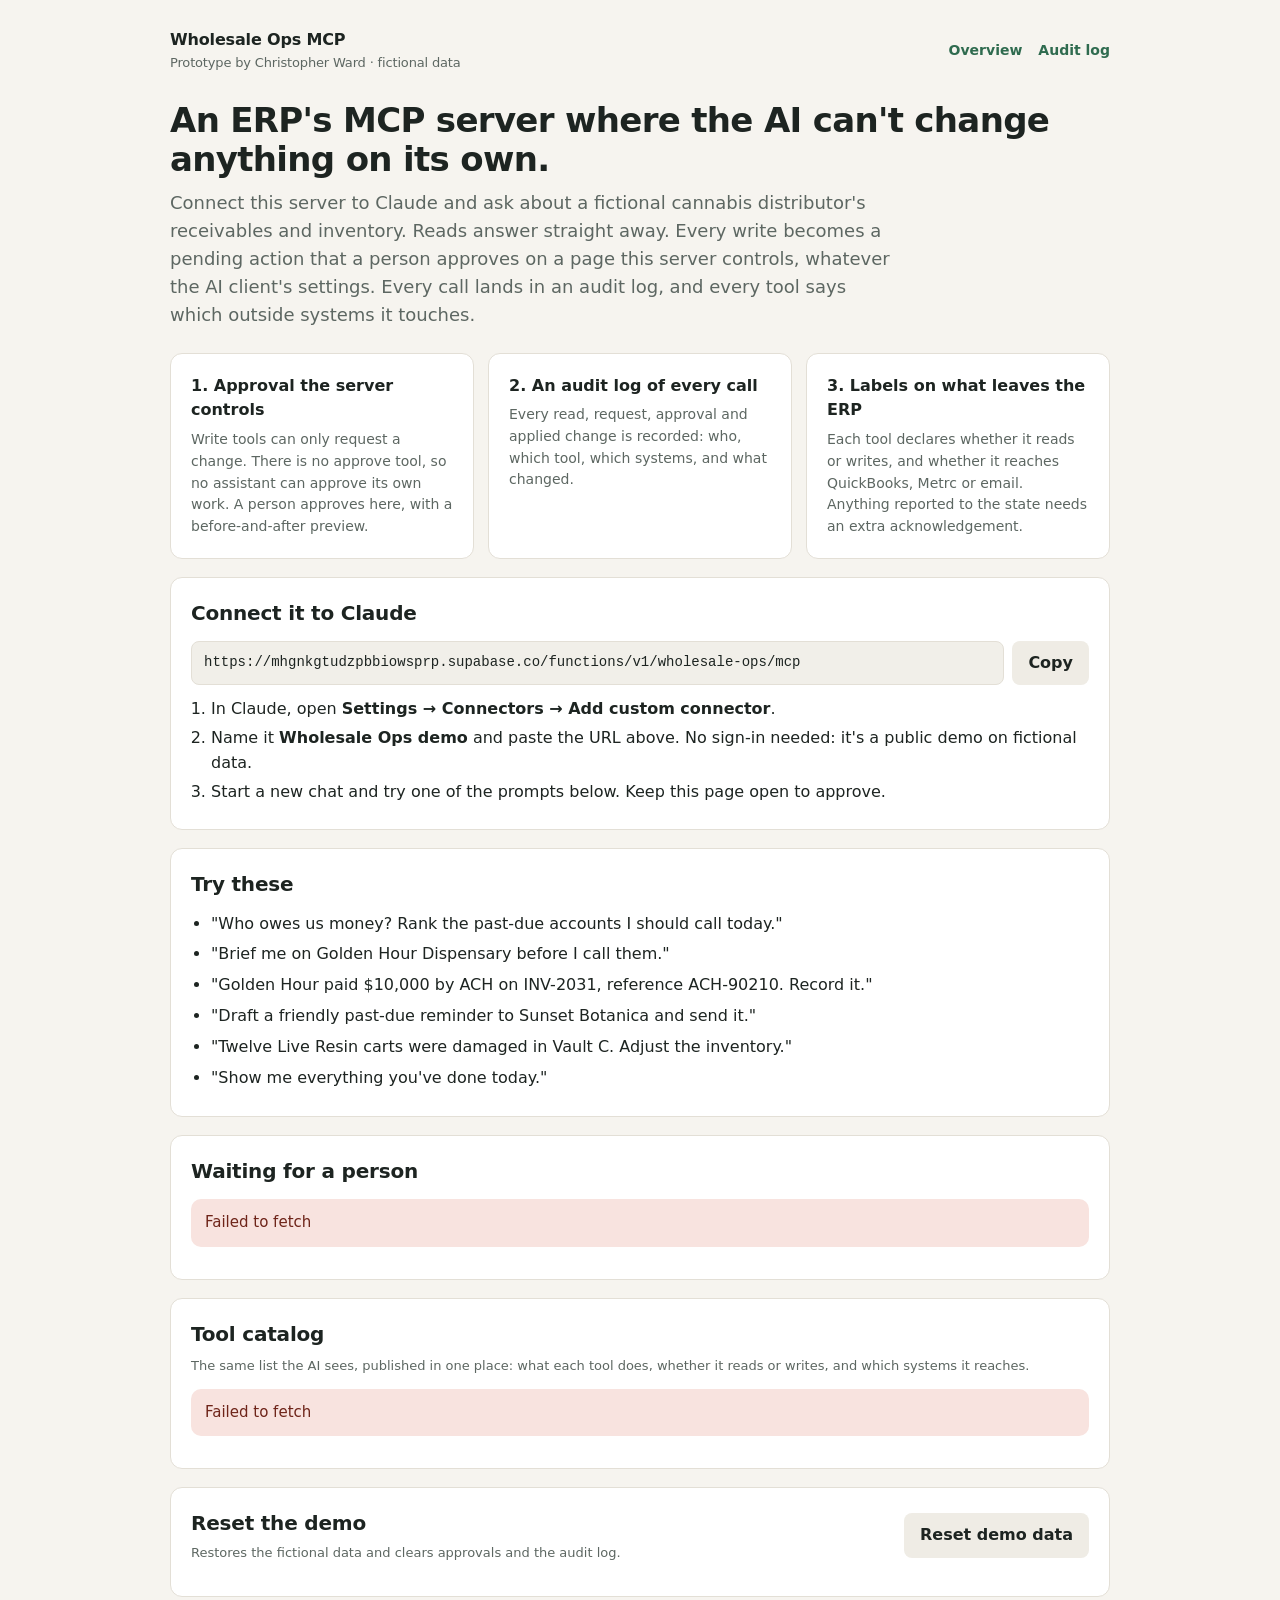
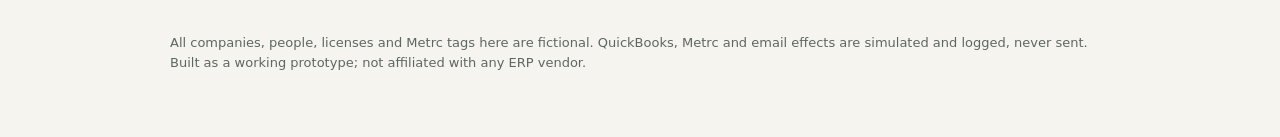
==== index.html @ 5a7adf37 "Approval site for the Wholesale Ops MCP prototype" ====
<!doctype html>
<html lang="en">
<head>
<meta charset="utf-8">
<meta name="viewport" content="width=device-width,initial-scale=1">
<title>Wholesale Ops MCP: a prototype for safe AI writes in an ERP</title>
<link rel="stylesheet" href="app.css">
</head>
<body>
<div class="wrap">
  <header class="top">
    <div class="brand">Wholesale Ops MCP<small>Prototype by Christopher Ward · fictional data</small></div>
    <nav><a href="./">Overview</a><a href="audit.html">Audit log</a></nav>
  </header>

  <h1>An ERP's MCP server where the AI can't change anything on its own.</h1>
  <p class="lead">Connect this server to Claude and ask about a fictional cannabis distributor's receivables and inventory. Reads answer straight away. Every write becomes a pending action that a person approves on a page this server controls, whatever the AI client's settings. Every call lands in an audit log, and every tool says which outside systems it touches.</p>

  <div class="grid3">
    <div class="card"><h3>1. Approval the server controls</h3><p>Write tools can only request a change. There is no approve tool, so no assistant can approve its own work. A person approves here, with a before-and-after preview.</p></div>
    <div class="card"><h3>2. An audit log of every call</h3><p>Every read, request, approval and applied change is recorded: who, which tool, which systems, and what changed.</p></div>
    <div class="card"><h3>3. Labels on what leaves the ERP</h3><p>Each tool declares whether it reads or writes, and whether it reaches QuickBooks, Metrc or email. Anything reported to the state needs an extra acknowledgement.</p></div>
  </div>

  <div class="card">
    <h2>Connect it to Claude</h2>
    <div class="urlbox"><code id="mcpurl"></code><button class="btn-ghost" id="copy">Copy</button></div>
    <ol class="steps" style="margin-top:12px">
      <li>In Claude, open <b>Settings → Connectors → Add custom connector</b>.</li>
      <li>Name it <b>Wholesale Ops demo</b> and paste the URL above. No sign-in needed: it's a public demo on fictional data.</li>
      <li>Start a new chat and try one of the prompts below. Keep this page open to approve.</li>
    </ol>
  </div>

  <div class="card">
    <h2>Try these</h2>
    <ul class="prompts">
      <li>"Who owes us money? Rank the past-due accounts I should call today."</li>
      <li>"Brief me on Golden Hour Dispensary before I call them."</li>
      <li>"Golden Hour paid $10,000 by ACH on INV-2031, reference ACH-90210. Record it."</li>
      <li>"Draft a friendly past-due reminder to Sunset Botanica and send it."</li>
      <li>"Twelve Live Resin carts were damaged in Vault C. Adjust the inventory."</li>
      <li>"Show me everything you've done today."</li>
    </ul>
  </div>

  <div class="card">
    <div class="row"><h2 style="margin:0">Waiting for a person</h2><span class="muted small" id="pendingNote"></span></div>
    <div id="pending" style="margin-top:10px"><p class="empty">Loading…</p></div>
  </div>

  <div class="card">
    <h2>Tool catalog</h2>
    <p class="muted small" style="margin-top:-6px">The same list the AI sees, published in one place: what each tool does, whether it reads or writes, and which systems it reaches.</p>
    <div id="catalog"><p class="empty">Loading…</p></div>
  </div>

  <div class="card">
    <div class="row">
      <div><h2 style="margin:0">Reset the demo</h2><p class="muted small" style="margin:4px 0 0">Restores the fictional data and clears approvals and the audit log.</p></div>
      <button class="btn-ghost" id="reset">Reset demo data</button>
    </div>
    <p id="resetMsg" class="small"></p>
  </div>

  <footer>All companies, people, licenses and Metrc tags here are fictional. QuickBooks, Metrc and email effects are simulated and logged, never sent. Built as a working prototype; not affiliated with any ERP vendor.</footer>
</div>
<script src="app.js"></script>
<script>
document.getElementById("mcpurl").textContent = MCP_URL;
document.getElementById("copy").onclick = async () => {
  await navigator.clipboard.writeText(MCP_URL);
  document.getElementById("copy").textContent = "Copied";
  setTimeout(() => document.getElementById("copy").textContent = "Copy", 1500);
};

async function loadCatalog() {
  try {
    const { tools } = await api("/api/catalog");
    document.getElementById("catalog").innerHTML = `<table><thead><tr><th>Tool</th><th>Access</th><th>Systems it reaches</th><th>Approval</th></tr></thead><tbody>${
      tools.map(t => `<tr><td><b>${esc(t.name)}</b><br><span class="muted small">${esc(t.summary)}</span></td>
        <td><span class="badge ${t.access === "write" ? "b-write" : "b-read"}">${esc(t.access)}</span></td>
        <td>${badges(t.systems)}</td>
        <td class="small">${t.access === "write" ? (t.reaches_state ? "Person approves + acknowledges state report" : "Person approves") : "None (read only)"}</td></tr>`).join("")
    }</tbody></table>`;
  } catch (e) { document.getElementById("catalog").innerHTML = `<p class="warn">${esc(e.message)}</p>`; }
}

async function loadPending() {
  try {
    const { actions } = await api("/api/pending");
    document.getElementById("pendingNote").textContent = "Refreshes every 4 seconds";
    if (!actions.length) {
      document.getElementById("pending").innerHTML = `<p class="empty">Nothing waiting. Ask Claude to record a payment, send a reminder or adjust inventory.</p>`;
      return;
    }
    document.getElementById("pending").innerHTML = `<table><thead><tr><th>Action</th><th>Systems</th><th>Requested</th><th></th></tr></thead><tbody>${
      actions.map(a => `<tr><td><b>${esc(a.code)}</b> · ${esc(a.summary)}</td><td>${badges(a.systems)}</td><td class="small">${when(a.requested_at)}</td>
        <td><a class="btn btn-primary" style="text-decoration:none;padding:6px 12px" href="approve.html?id=${esc(a.id)}">Review</a></td></tr>`).join("")
    }</tbody></table>`;
  } catch (e) { document.getElementById("pending").innerHTML = `<p class="warn">${esc(e.message)}</p>`; }
}

document.getElementById("reset").onclick = async () => {
  const b = document.getElementById("reset");
  b.disabled = true;
  try { await api("/api/reset", { method: "POST", body: "{}" }); document.getElementById("resetMsg").textContent = "Demo data reset."; loadPending(); }
  catch (e) { document.getElementById("resetMsg").textContent = e.message; }
  b.disabled = false;
};

loadCatalog(); loadPending(); setInterval(loadPending, 4000);
</script>
</body>
</html>
---- app.css ----
:root{
  --bg:#f6f4ef; --card:#ffffff; --ink:#1d2421; --muted:#5d6762; --line:#e3dfd6;
  --green:#2f6b4f; --green-soft:#e4efe8; --amber:#9a5b12; --amber-soft:#fbf0de;
  --red:#a33a2b; --red-soft:#f8e3df; --blue:#2c5282; --blue-soft:#e3ecf7; --violet:#5b3f8c; --violet-soft:#ece6f6;
  --radius:12px;
}
*{box-sizing:border-box}
body{margin:0;background:var(--bg);color:var(--ink);font:16px/1.55 ui-sans-serif,system-ui,-apple-system,"Segoe UI",Roboto,sans-serif}
a{color:var(--green)}
.wrap{max-width:980px;margin:0 auto;padding:28px 20px 64px}
header.top{display:flex;justify-content:space-between;align-items:center;gap:12px;margin-bottom:28px}
.brand{font-weight:700;letter-spacing:-.01em}
.brand small{display:block;font-weight:500;color:var(--muted);font-size:13px}
nav a{margin-left:16px;text-decoration:none;font-weight:600;font-size:14px}
h1{font-size:34px;line-height:1.15;letter-spacing:-.02em;margin:0 0 10px}
h2{font-size:20px;margin:0 0 12px;letter-spacing:-.01em}
p.lead{font-size:18px;color:var(--muted);max-width:720px;margin:0 0 24px}
.card{background:var(--card);border:1px solid var(--line);border-radius:var(--radius);padding:20px;margin-bottom:18px}
.grid3{display:grid;grid-template-columns:repeat(3,1fr);gap:14px;margin-bottom:18px}
.grid3 .card{margin:0}
.grid3 h3{margin:0 0 6px;font-size:16px}
.grid3 p{margin:0;color:var(--muted);font-size:14px}
@media(max-width:760px){.grid3{grid-template-columns:1fr}h1{font-size:28px}}
.urlbox{display:flex;gap:8px;align-items:center}
.urlbox code{flex:1;background:#f1efe9;border:1px solid var(--line);border-radius:8px;padding:10px 12px;font-size:14px;overflow-x:auto;white-space:nowrap}
button,.btn{font:inherit;font-weight:600;border:0;border-radius:8px;padding:10px 16px;cursor:pointer}
.btn-primary{background:var(--green);color:#fff}
.btn-danger{background:var(--red-soft);color:var(--red)}
.btn-ghost{background:#efece5;color:var(--ink)}
button:disabled{opacity:.5;cursor:not-allowed}
ol.steps{margin:0;padding-left:20px}
ol.steps li{margin:4px 0}
ul.prompts{margin:0;padding-left:20px}
ul.prompts li{margin:6px 0}
table{width:100%;border-collapse:collapse;font-size:14px}
th{text-align:left;color:var(--muted);font-weight:600;border-bottom:1px solid var(--line);padding:8px 6px}
td{border-bottom:1px solid var(--line);padding:9px 6px;vertical-align:top}
tr:last-child td{border-bottom:0}
.badge{display:inline-block;font-size:12px;font-weight:700;border-radius:999px;padding:2px 9px;margin:1px 3px 1px 0;white-space:nowrap}
.b-erp{background:var(--green-soft);color:var(--green)}
.b-quickbooks{background:var(--blue-soft);color:var(--blue)}
.b-metrc{background:var(--red-soft);color:var(--red)}
.b-email{background:var(--violet-soft);color:var(--violet)}
.b-read{background:#efece5;color:var(--muted)}
.b-write{background:var(--amber-soft);color:var(--amber)}
.k-read{background:#efece5;color:var(--muted)}
.k-request{background:var(--amber-soft);color:var(--amber)}
.k-approve,.k-apply{background:var(--green-soft);color:var(--green)}
.k-reject{background:var(--red-soft);color:var(--red)}
.k-system{background:var(--blue-soft);color:var(--blue)}
.status{font-weight:700;text-transform:uppercase;font-size:12px;letter-spacing:.04em}
.s-pending{color:var(--amber)} .s-approved{color:var(--green)} .s-rejected,.s-failed{color:var(--red)} .s-expired{color:var(--muted)}
.warn{background:var(--red-soft);color:#6e2419;border-radius:10px;padding:12px 14px;margin:12px 0;font-size:15px}
.note{background:var(--amber-soft);color:#5f3a0b;border-radius:10px;padding:12px 14px;margin:12px 0;font-size:15px}
.ok{background:var(--green-soft);color:#1f4a36;border-radius:10px;padding:12px 14px;margin:12px 0}
label{display:block;font-weight:600;font-size:14px;margin:12px 0 4px}
input[type=text],textarea{width:100%;font:inherit;border:1px solid var(--line);border-radius:8px;padding:9px 11px;background:#fff}
.check{display:flex;gap:10px;align-items:flex-start;font-weight:500}
.check input{margin-top:5px}
.actions{display:flex;gap:10px;margin-top:16px;flex-wrap:wrap}
.muted{color:var(--muted)}
.small{font-size:13px}
.diff td:nth-child(2){color:var(--muted)}
.diff td:nth-child(3){font-weight:700}
.empty{color:var(--muted);font-style:italic}
footer{margin-top:36px;color:var(--muted);font-size:13px}
.row{display:flex;justify-content:space-between;align-items:center;gap:12px;flex-wrap:wrap}
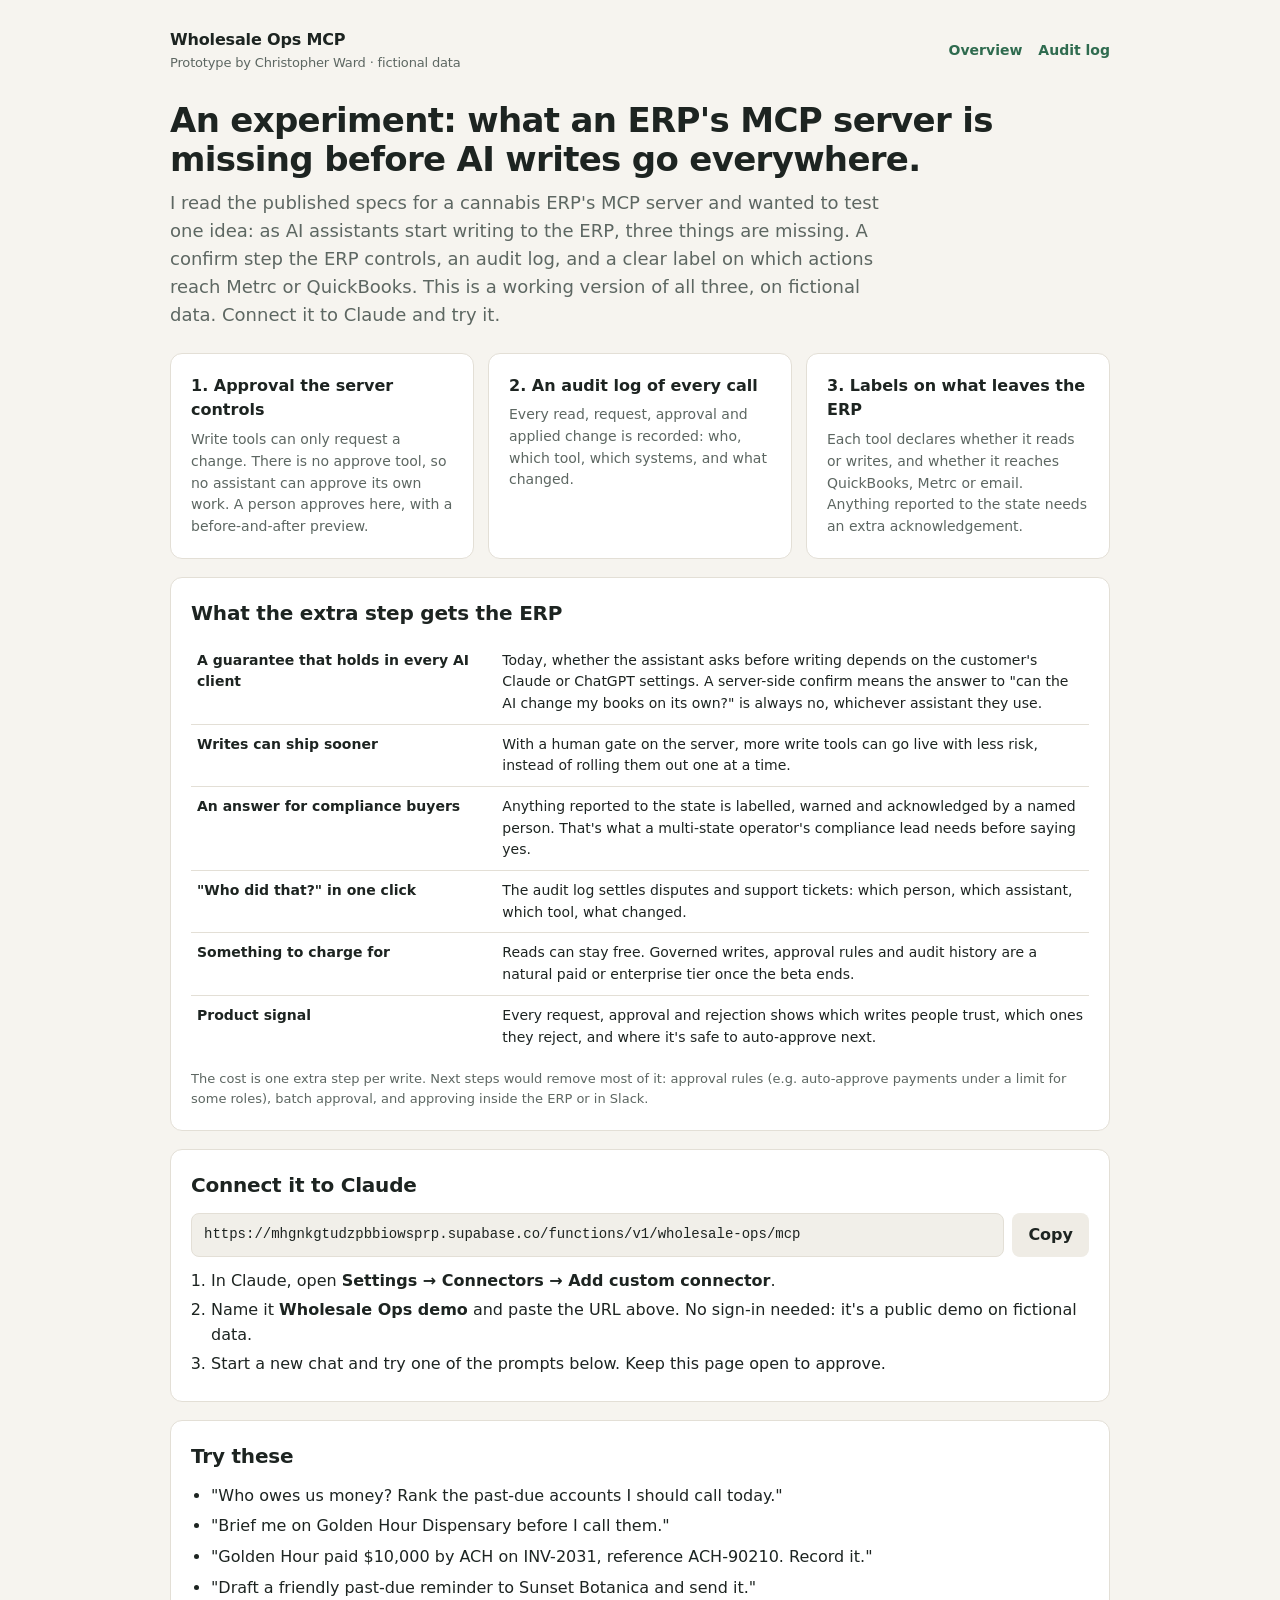
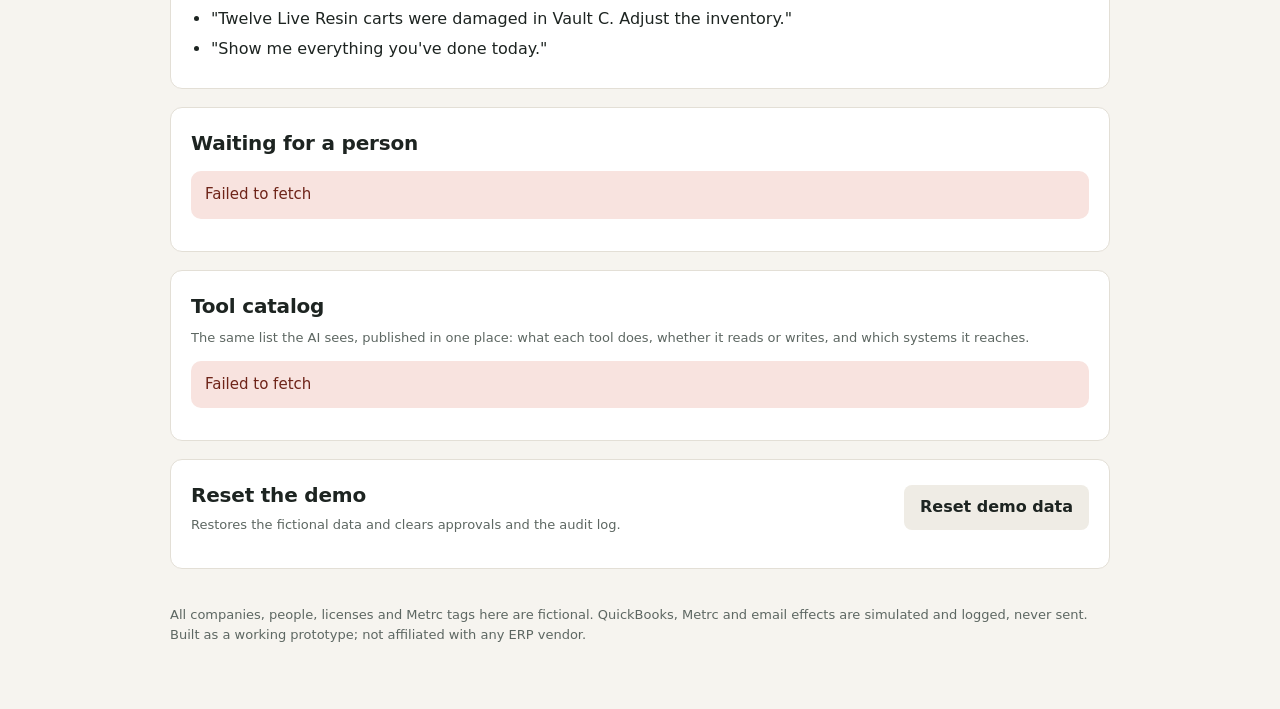
==== commit 340735aa: "Reframe as an experiment and add what the extra step gets" ====
--- a/index.html
+++ b/index.html
@@ -13,13 +13,28 @@
     <nav><a href="./">Overview</a><a href="audit.html">Audit log</a></nav>
   </header>
 
-  <h1>An ERP's MCP server where the AI can't change anything on its own.</h1>
-  <p class="lead">Connect this server to Claude and ask about a fictional cannabis distributor's receivables and inventory. Reads answer straight away. Every write becomes a pending action that a person approves on a page this server controls, whatever the AI client's settings. Every call lands in an audit log, and every tool says which outside systems it touches.</p>
+  <h1>An experiment: what an ERP's MCP server is missing before AI writes go everywhere.</h1>
+  <p class="lead">I read the published specs for a cannabis ERP's MCP server and wanted to test one idea: as AI assistants start writing to the ERP, three things are missing. A confirm step the ERP controls, an audit log, and a clear label on which actions reach Metrc or QuickBooks. This is a working version of all three, on fictional data. Connect it to Claude and try it.</p>
 
   <div class="grid3">
     <div class="card"><h3>1. Approval the server controls</h3><p>Write tools can only request a change. There is no approve tool, so no assistant can approve its own work. A person approves here, with a before-and-after preview.</p></div>
     <div class="card"><h3>2. An audit log of every call</h3><p>Every read, request, approval and applied change is recorded: who, which tool, which systems, and what changed.</p></div>
     <div class="card"><h3>3. Labels on what leaves the ERP</h3><p>Each tool declares whether it reads or writes, and whether it reaches QuickBooks, Metrc or email. Anything reported to the state needs an extra acknowledgement.</p></div>
+  </div>
+
+  <div class="card">
+    <h2>What the extra step gets the ERP</h2>
+    <table>
+      <tbody>
+        <tr><td style="width:34%"><b>A guarantee that holds in every AI client</b></td><td>Today, whether the assistant asks before writing depends on the customer's Claude or ChatGPT settings. A server-side confirm means the answer to "can the AI change my books on its own?" is always no, whichever assistant they use.</td></tr>
+        <tr><td><b>Writes can ship sooner</b></td><td>With a human gate on the server, more write tools can go live with less risk, instead of rolling them out one at a time.</td></tr>
+        <tr><td><b>An answer for compliance buyers</b></td><td>Anything reported to the state is labelled, warned and acknowledged by a named person. That's what a multi-state operator's compliance lead needs before saying yes.</td></tr>
+        <tr><td><b>"Who did that?" in one click</b></td><td>The audit log settles disputes and support tickets: which person, which assistant, which tool, what changed.</td></tr>
+        <tr><td><b>Something to charge for</b></td><td>Reads can stay free. Governed writes, approval rules and audit history are a natural paid or enterprise tier once the beta ends.</td></tr>
+        <tr><td><b>Product signal</b></td><td>Every request, approval and rejection shows which writes people trust, which ones they reject, and where it's safe to auto-approve next.</td></tr>
+      </tbody>
+    </table>
+    <p class="muted small" style="margin:12px 0 0">The cost is one extra step per write. Next steps would remove most of it: approval rules (e.g. auto-approve payments under a limit for some roles), batch approval, and approving inside the ERP or in Slack.</p>
   </div>
 
   <div class="card">
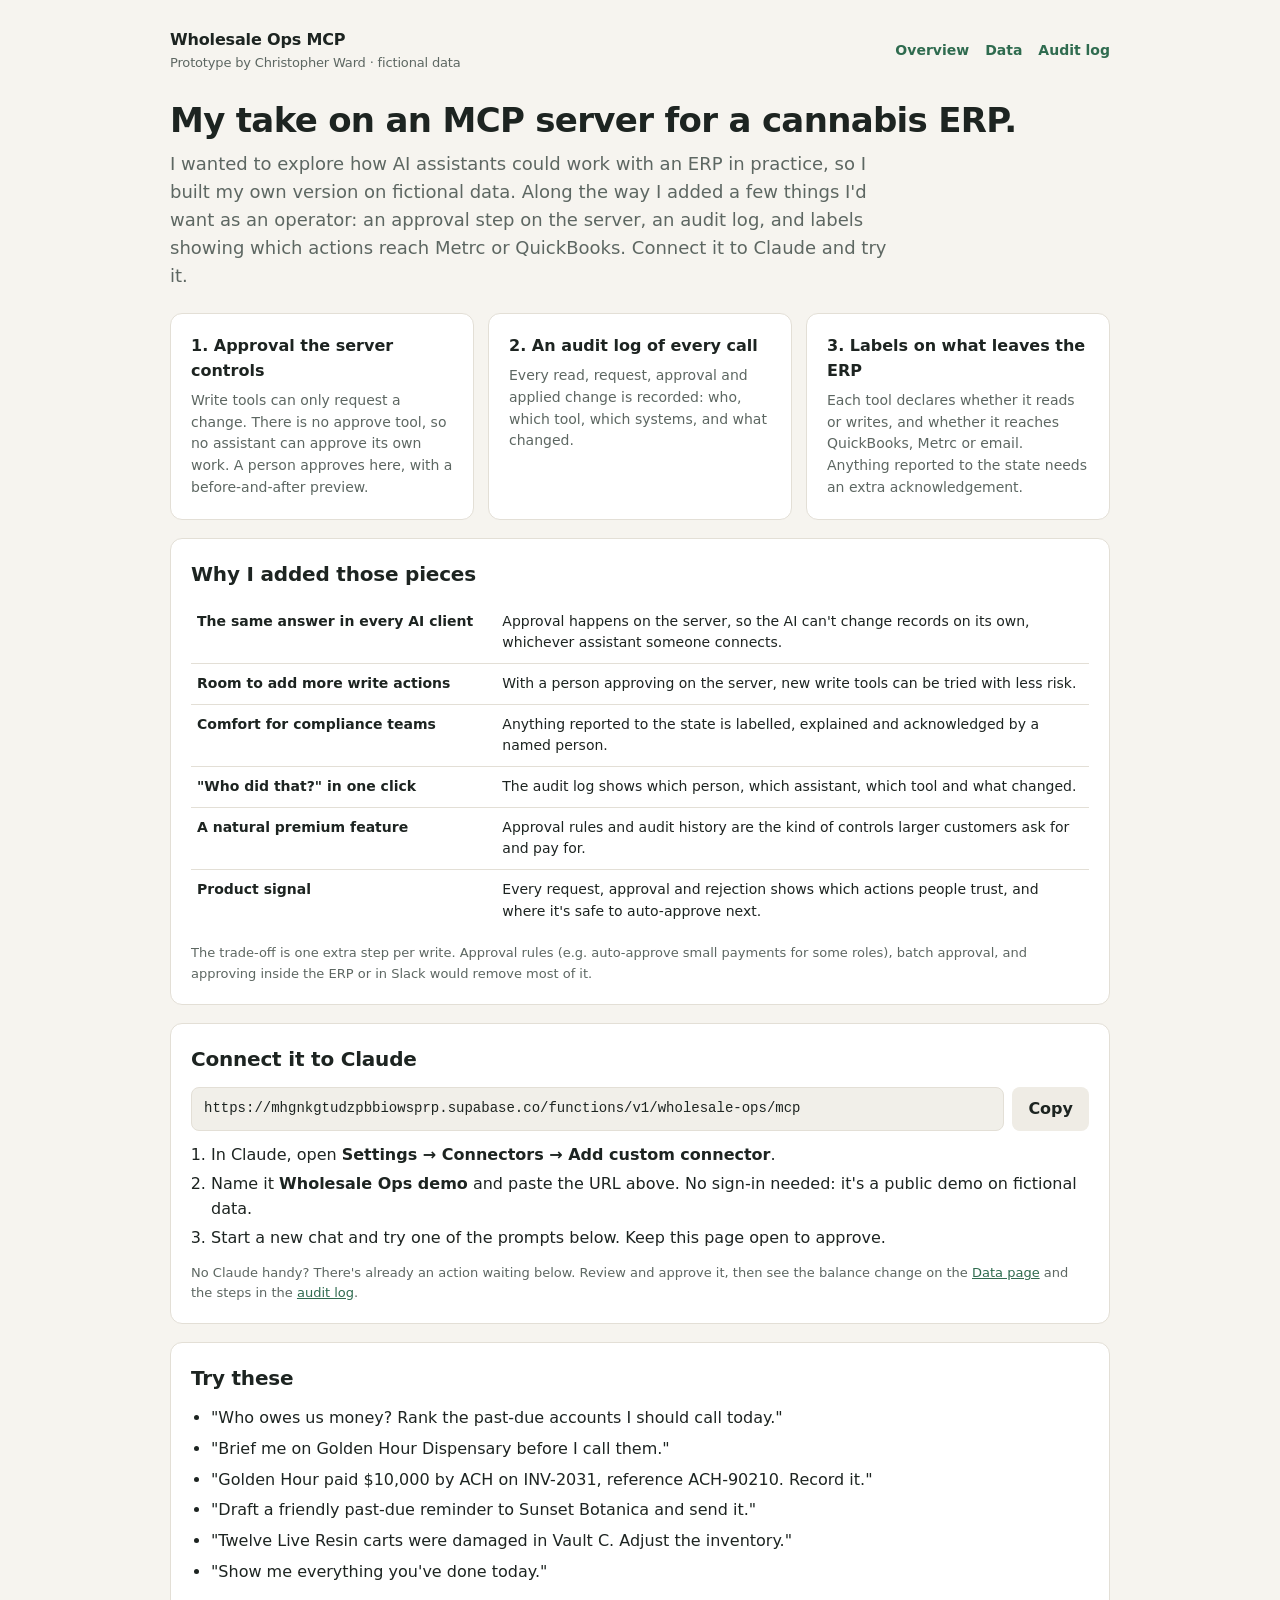
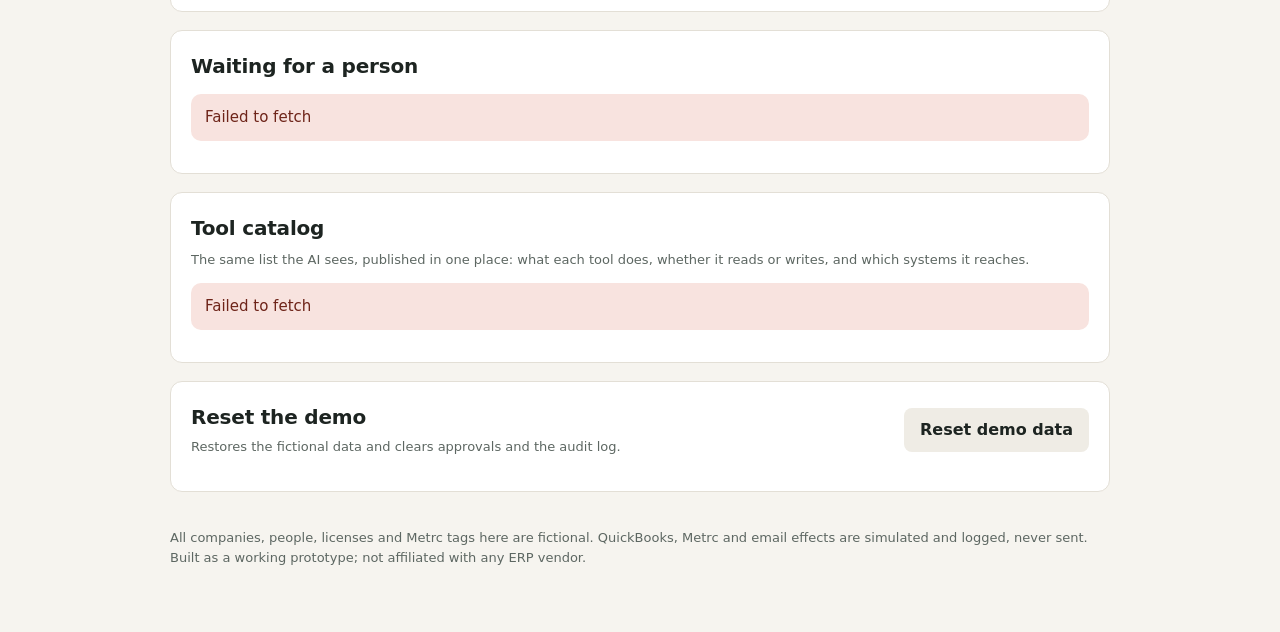
==== commit 85ec4a74: "Softer framing, Data page, sample history" ====
--- a/index.html
+++ b/index.html
@@ -10,11 +10,11 @@
 <div class="wrap">
   <header class="top">
     <div class="brand">Wholesale Ops MCP<small>Prototype by Christopher Ward · fictional data</small></div>
-    <nav><a href="./">Overview</a><a href="audit.html">Audit log</a></nav>
+    <nav><a href="./">Overview</a><a href="data.html">Data</a><a href="audit.html">Audit log</a></nav>
   </header>
 
-  <h1>An experiment: what an ERP's MCP server is missing before AI writes go everywhere.</h1>
-  <p class="lead">I read the published specs for a cannabis ERP's MCP server and wanted to test one idea: as AI assistants start writing to the ERP, three things are missing. A confirm step the ERP controls, an audit log, and a clear label on which actions reach Metrc or QuickBooks. This is a working version of all three, on fictional data. Connect it to Claude and try it.</p>
+  <h1>My take on an MCP server for a cannabis ERP.</h1>
+  <p class="lead">I wanted to explore how AI assistants could work with an ERP in practice, so I built my own version on fictional data. Along the way I added a few things I'd want as an operator: an approval step on the server, an audit log, and labels showing which actions reach Metrc or QuickBooks. Connect it to Claude and try it.</p>
 
   <div class="grid3">
     <div class="card"><h3>1. Approval the server controls</h3><p>Write tools can only request a change. There is no approve tool, so no assistant can approve its own work. A person approves here, with a before-and-after preview.</p></div>
@@ -23,18 +23,18 @@
   </div>
 
   <div class="card">
-    <h2>What the extra step gets the ERP</h2>
+    <h2>Why I added those pieces</h2>
     <table>
       <tbody>
-        <tr><td style="width:34%"><b>A guarantee that holds in every AI client</b></td><td>Today, whether the assistant asks before writing depends on the customer's Claude or ChatGPT settings. A server-side confirm means the answer to "can the AI change my books on its own?" is always no, whichever assistant they use.</td></tr>
-        <tr><td><b>Writes can ship sooner</b></td><td>With a human gate on the server, more write tools can go live with less risk, instead of rolling them out one at a time.</td></tr>
-        <tr><td><b>An answer for compliance buyers</b></td><td>Anything reported to the state is labelled, warned and acknowledged by a named person. That's what a multi-state operator's compliance lead needs before saying yes.</td></tr>
-        <tr><td><b>"Who did that?" in one click</b></td><td>The audit log settles disputes and support tickets: which person, which assistant, which tool, what changed.</td></tr>
-        <tr><td><b>Something to charge for</b></td><td>Reads can stay free. Governed writes, approval rules and audit history are a natural paid or enterprise tier once the beta ends.</td></tr>
-        <tr><td><b>Product signal</b></td><td>Every request, approval and rejection shows which writes people trust, which ones they reject, and where it's safe to auto-approve next.</td></tr>
+        <tr><td style="width:34%"><b>The same answer in every AI client</b></td><td>Approval happens on the server, so the AI can't change records on its own, whichever assistant someone connects.</td></tr>
+        <tr><td><b>Room to add more write actions</b></td><td>With a person approving on the server, new write tools can be tried with less risk.</td></tr>
+        <tr><td><b>Comfort for compliance teams</b></td><td>Anything reported to the state is labelled, explained and acknowledged by a named person.</td></tr>
+        <tr><td><b>"Who did that?" in one click</b></td><td>The audit log shows which person, which assistant, which tool and what changed.</td></tr>
+        <tr><td><b>A natural premium feature</b></td><td>Approval rules and audit history are the kind of controls larger customers ask for and pay for.</td></tr>
+        <tr><td><b>Product signal</b></td><td>Every request, approval and rejection shows which actions people trust, and where it's safe to auto-approve next.</td></tr>
       </tbody>
     </table>
-    <p class="muted small" style="margin:12px 0 0">The cost is one extra step per write. Next steps would remove most of it: approval rules (e.g. auto-approve payments under a limit for some roles), batch approval, and approving inside the ERP or in Slack.</p>
+    <p class="muted small" style="margin:12px 0 0">The trade-off is one extra step per write. Approval rules (e.g. auto-approve small payments for some roles), batch approval, and approving inside the ERP or in Slack would remove most of it.</p>
   </div>
 
   <div class="card">
@@ -45,6 +45,7 @@
       <li>Name it <b>Wholesale Ops demo</b> and paste the URL above. No sign-in needed: it's a public demo on fictional data.</li>
       <li>Start a new chat and try one of the prompts below. Keep this page open to approve.</li>
     </ol>
+    <p class="muted small" style="margin:12px 0 0">No Claude handy? There's already an action waiting below. Review and approve it, then see the balance change on the <a href="data.html">Data page</a> and the steps in the <a href="audit.html">audit log</a>.</p>
   </div>
 
   <div class="card">
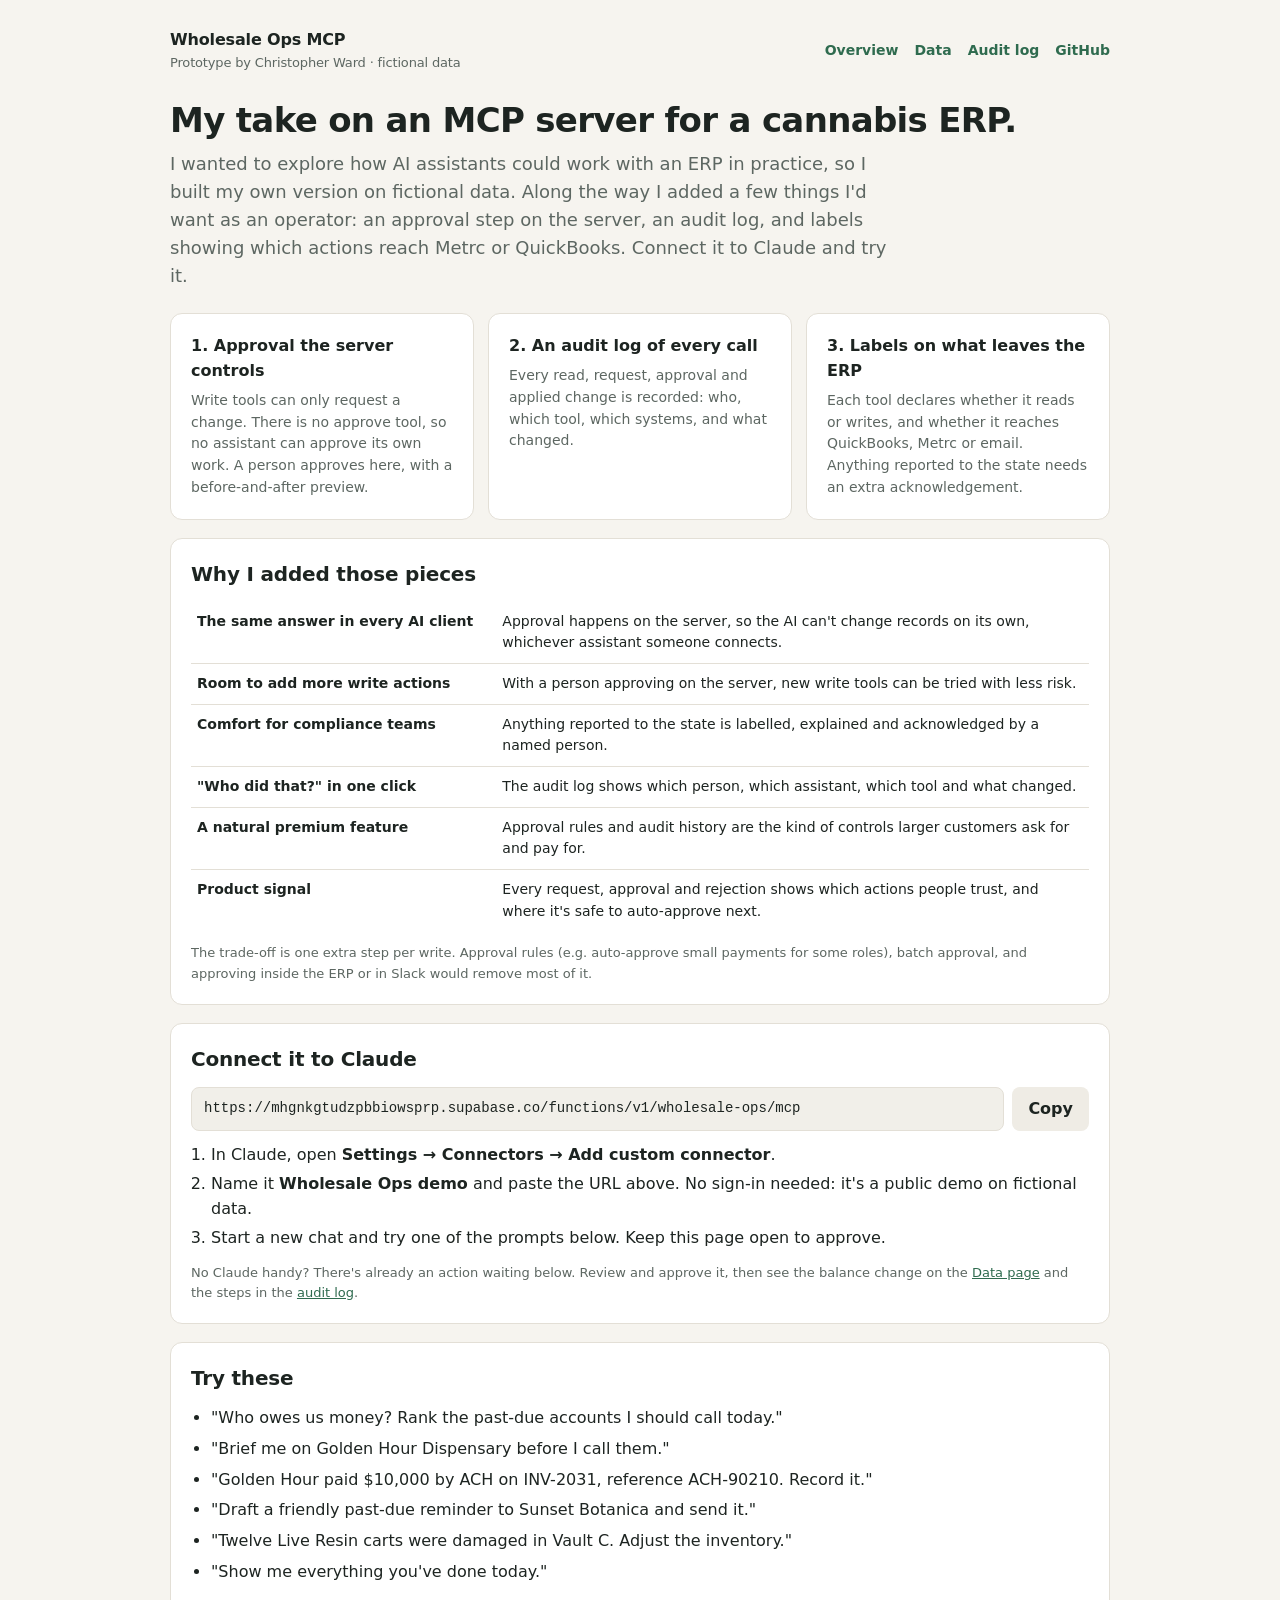
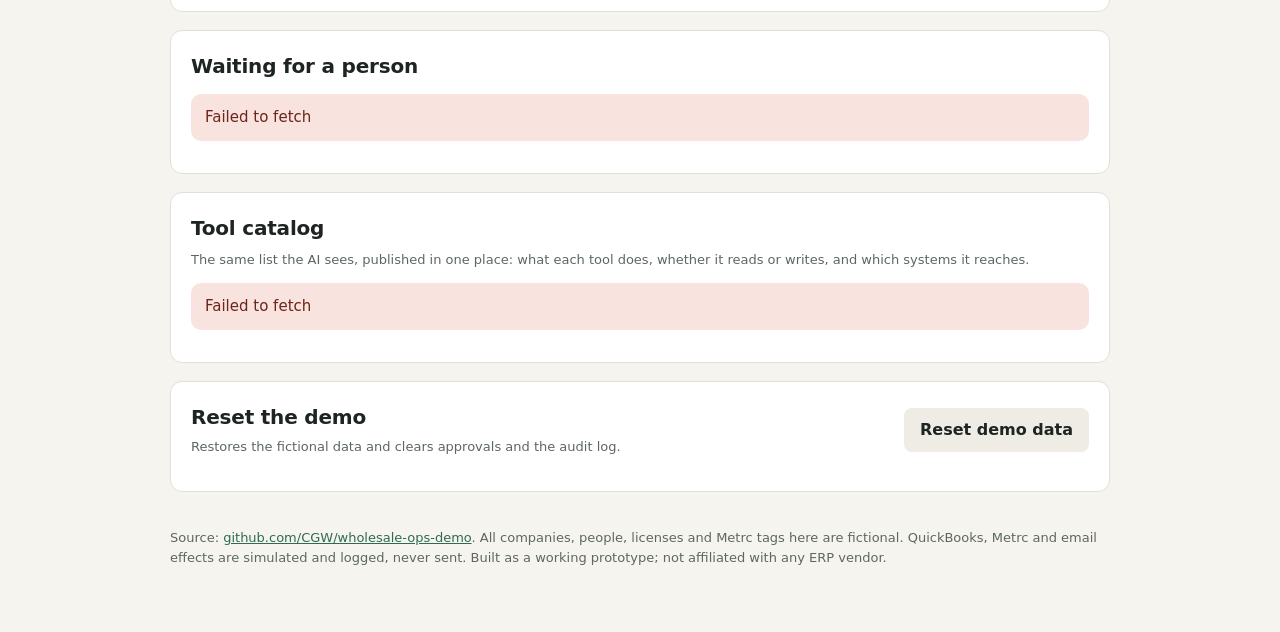
==== commit f91326eb: "Link the GitHub repo from the homepage" ====
--- a/index.html
+++ b/index.html
@@ -10,7 +10,7 @@
 <div class="wrap">
   <header class="top">
     <div class="brand">Wholesale Ops MCP<small>Prototype by Christopher Ward · fictional data</small></div>
-    <nav><a href="./">Overview</a><a href="data.html">Data</a><a href="audit.html">Audit log</a></nav>
+    <nav><a href="./">Overview</a><a href="data.html">Data</a><a href="audit.html">Audit log</a><a href="https://github.com/CGW/wholesale-ops-demo">GitHub</a></nav>
   </header>
 
   <h1>My take on an MCP server for a cannabis ERP.</h1>
@@ -79,7 +79,7 @@
     <p id="resetMsg" class="small"></p>
   </div>
 
-  <footer>All companies, people, licenses and Metrc tags here are fictional. QuickBooks, Metrc and email effects are simulated and logged, never sent. Built as a working prototype; not affiliated with any ERP vendor.</footer>
+  <footer>Source: <a href="https://github.com/CGW/wholesale-ops-demo">github.com/CGW/wholesale-ops-demo</a>. All companies, people, licenses and Metrc tags here are fictional. QuickBooks, Metrc and email effects are simulated and logged, never sent. Built as a working prototype; not affiliated with any ERP vendor.</footer>
 </div>
 <script src="app.js"></script>
 <script>
